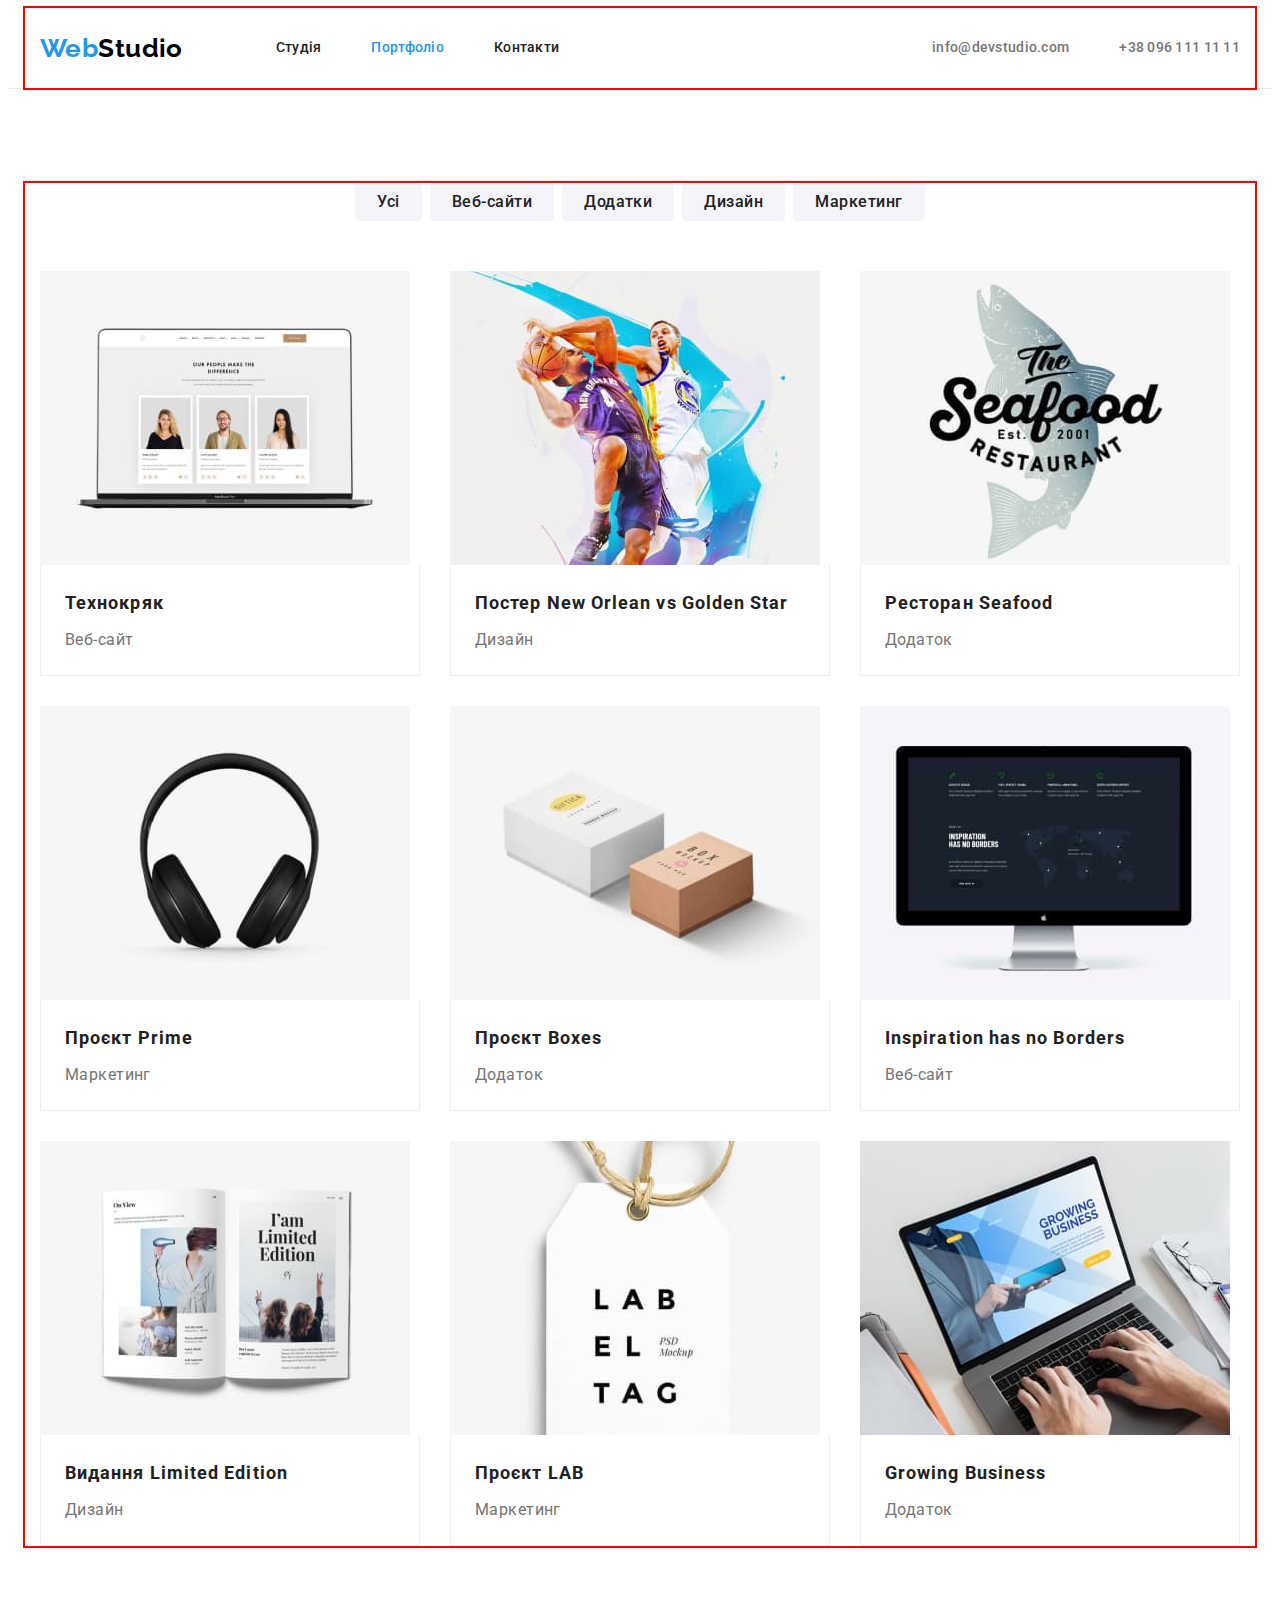
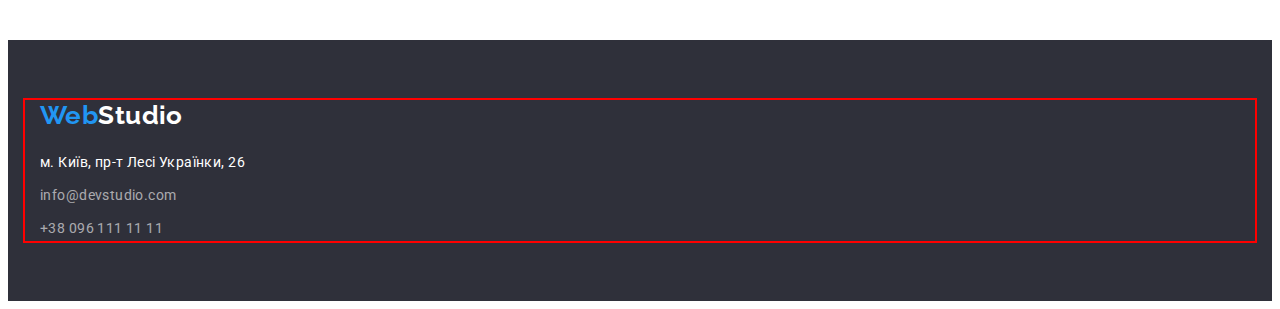
==== portfolio.html @ f17d60ca "clone" ====
<!DOCTYPE html>
<html lang="uk">
  <head>
    <meta charset="UTF-8" />
    <meta http-equiv="X-UA-Compatible" content="IE=edge" />
    <meta name="viewport" content="width=device-width, initial-scale=1.0" />
    <title>Document</title>
    <link rel="preconnect" href="https://fonts.googleapis.com" />
    <link rel="preconnect" href="https://fonts.gstatic.com" crossorigin />
    <link
      href="https://fonts.googleapis.com/css2?family=Raleway:wght@700&family=Roboto:wght@400;500;700;900&display=swap"
      rel="stylesheet"
    />
    <link
      rel="stylesheet"
      href="https://cdnjs.cloudflare.com/ajax/libs/modern-normalize/1.1.0/modern-normalize.min.css"
      integrity="sha512-wpPYUAdjBVSE4KJnH1VR1HeZfpl1ub8YT/NKx4PuQ5NmX2tKuGu6U/JRp5y+Y8XG2tV+wKQpNHVUX03MfMFn9Q=="
      crossorigin="anonymous"
      referrerpolicy="no-referrer"
    />
    <link rel="stylesheet" href="./css/style.css" />
  </head>
  <body>
    <!-- Шапка сайта -->
    <header class="header">
      <div class="container main-nav">
        <a href="./index.html" class="logo link">Web<span class="logo-part">Studio</span></a>
        <nav class="header-navigation">
          <ul class="header-nav list">
            <li class="item"><a href="./index.html" class="nav-link link ">Студія</a></li>
            <li class="item"><a href="./portfolio.html" class="nav-link link current">Портфоліо</a></li>
            <li class="item"><a href="" class="nav-link link">Контакти</a></li>
          </ul>
        </nav>
        <ul class="header-contact list">
          <li class="item">
            <a href="mailto:info@devstudio.com" class="link">info@devstudio.com</a>
          </li>
          <li class="item">
            <a href="tel:+380961111111" class="link">+38 096 111 11 11</a>
          </li>
        </ul>
      </div>
    </header>
    <!-- Основний контент -->
    <main>
      <section class="portfolio">
        <div class="container portfolio-nav-galary">
          <h1 class="visually-hidden">Портфоліо</h1>
          <ul class="list list-btn">
            <li><button class="portfolio-btn" type="button">Усі</button></li>
            <li><button class="portfolio-btn" type="button">Веб-сайти</button></li>
            <li><button class="portfolio-btn" type="button">Додатки</button></li>
            <li><button class="portfolio-btn" type="button">Дизайн</button></li>
            <li><button class="portfolio-btn" type="button">Маркетинг</button></li>
          </ul>
        <!-- </div>
        <div class="portfolio-galary container"> -->
          <ul class="list list-galary">
            <li class="item">
              <img src="./images/portfolio1.jpg" alt="Фото людей на екрані ноутбука" width="370" />
              <div class="portfolio-card">
                <h2 class="portfolio-item">Технокряк</h2>
                <p class="portfolio-text">Веб-сайт</p>
              </div>
            </li>
            <li class="item">
              <img src="./images/portfolio2.jpg" alt="Два баскетблісти з м'ячем" width="370" />
              <div class="portfolio-card">
                <h2 class="portfolio-item">
                  Постер <span lang="en">New Orlean vs Golden Star</span>
                </h2>
                <p class="portfolio-text">Дизайн</p>
              </div>
            </li>
            <li class="item">
              <img src="./images/portfolio3.jpg" alt="Логотип ресторану" width="370" />
              <div class="portfolio-card">
                <h2 class="portfolio-item">Ресторан <span lang="en">Seafood</span></h2>
                <p class="portfolio-text">Додаток</p>
              </div>
            </li>
            <li class="item">
              <img src="./images/portfolio4.jpg" alt="Навушники" width="370" />
              <div class="portfolio-card">
                <h2 class="portfolio-item">Проєкт <span lang="en">Prime</span></h2>
                <p class="portfolio-text">Маркетинг</p>
              </div>
            </li>
            <li class="item">
              <img src="./images/portfolio5.jpg" alt="Дві коробки" width="370" />
              <div class="portfolio-card">
                <h2 class="portfolio-item">Проєкт <span lang="en">Boxes</span></h2>
                <p class="portfolio-text">Додаток</p>
              </div>
            </li>
            <li class="item">
              <img src="./images/portfolio6.jpg" alt="Монітор" width="370" />
              <div class="portfolio-card">
                <h2 class="portfolio-item" lang="en">Inspiration has no Borders</h2>
                <p class="portfolio-text">Веб-сайт</p>
              </div>
            </li>
            <li class="item">
              <img src="./images/portfolio7.jpg" alt="Відкрита книга" width="370" />
              <div class="portfolio-card">
                <h2 class="portfolio-item">Видання <span lang="en">Limited Edition</span></h2>
                <p class="portfolio-text">Дизайн</p>
              </div>
            </li>
            <li class="item">
              <img src="./images/portfolio8.jpg" alt="Біла шильда на мотузці" width="370" />
              <div class="portfolio-card">
                <h2 class="portfolio-item">Проєкт LAB</h2>
                <p class="portfolio-text">Маркетинг</p>
              </div>
            </li>
            <li class="item">
              <img
                src="./images/portfolio9.jpg"
                alt="Руки людинини на клавіатурі ноутбука"
                width="370"
              />
              <div class="portfolio-card">
                <h2 class="portfolio-item" lang="en">Growing Business</h2>
                <p class="portfolio-text">Додаток</p>
              </div>
            </li>
          </ul>
        </div>
      </section>
    </main>
    <!-- Футер -->
    <footer class="footer">
      <div class="container">
        <a href="./index.html" class="logo link">Web<span class="footer-logo-part">Studio</span></a>
        <address class="footer-addres">
          <ul class="footer-list list">
            <li class="footer-item">
              <a
                href="https://www.google.com/maps/d/u/0/viewer?mid=10uSM3H-mIU3GznYo2szRIEphczw&hl=en_US&ll=50.42732700000001%2C30.538092&z=17"
                target="_blank"
                rel="noopener noreferrer"
                class="link footer-adress"
                >м. Київ, пр-т Лесі Українки, 26</a
              >
            </li>
            <li class="footer-item">
              <a href="mailto:info@devstudio.com" class="link footer-mail">info@devstudio.com</a>
            </li>
            <li class="footer-item">
              <a href="tel:+380961111111" class="link footer-tel">+38 096 111 11 11</a>
            </li>
          </ul>
        </address>
      </div>
    </footer>
  </body>
</html>
---- css/style.css ----
:root {
  --primary-text-color: #212121;
  --text-color: #757575;
  --accent-color: #2196f3;
  --primary-white-color: #ffffff;
  --main-background: #ffffff;
  --page-background: #2f303a;
  --secondary-background: #f5f4fa;
  --logo-part-color: #000000;
  --background-button: #188ce8;
}

body {
  font-family: Roboto, sans-serif;
  font-size: 14px;
  letter-spacing: 0.03em;
  color: var(--primary-text-color);
  background: var(--main-background-);
}

/* Сброс */

h1,
h2,
h3,
h4,
h5,
h6,
p,
ul {
  margin: 0;
}

ul {
  padding-left: 0;
}
img {
  display: block;
  max-width: 100%;
  height: auto;
}

address {
  font-style: normal;
}

button {
  display: block;
  cursor: pointer;
  border: none;
  border-radius: 4px;
}

.section {
  padding-top: 94px;
  padding-bottom: 94px;
}

.container {
  width: 1200px;
  padding: 0 15px;
  margin: 0 auto;
  outline: 2px solid red;
}

.link {
  text-decoration: none;
  //color: inherit;
}
.list {
  list-style: none;
  padding-left: 0;
  margin: 0;
}

/* Header */
.header {
  border-bottom: 1px solid #ececec;
}

.main-nav {
  display: flex;
  align-items: center;
}

.logo {
  font-family: 'Raleway';
  font-weight: 700;
  font-size: 26px;
  line-height: 1.19;
  color: var(--accent-color);
}
.logo-part {
  color: var(--logo-part-color);
}

.header-navigation {
  margin-left: 93px;
}

.header-nav {
  display: flex;
}

.nav-link {
  display: block;
  padding-top: 32px;
  padding-bottom: 32px;
  font-family: inherit;
  font-weight: 500;
  font-size: 14px;
  line-height: 1.14;
  letter-spacing: 0.02em;
  color: var(--primary-text-color);
}

.header-nav .item + .item {
  margin-left: 50px;
}

.nav-link:hover,
.nav-link:focus {
  color: var(--accent-color);
}
.header-contact .link:hover,
.header-contact .link:focus {
  color: var(--accent-color);
}

.current {
  color: var(--accent-color);
}

.header-contact {
  display: flex;
  margin-left: auto;
}

.header-contact .item + .item {
  margin-left: 50px;
}

.header-contact .link {
  display: block;
  padding-top: 32px;
  padding-bottom: 32px;
  font-family: inherit;
  font-weight: 500;
  /* font-size: 14px; */
  line-height: 1.14;
  letter-spacing: 0.02em;
  color: var(--text-color);
}
/* Hero */
.hero {
  max-width: 1600px;
  height: 600px;
  margin-left: auto;
  margin-right: auto;

  padding-top: 200px;
  padding-bottom: 200px;

  background: var(--page-background);
  background-image: url(../images/hero-background.jpg);

  /* background: var(--page-background); */
  text-align: center;
}
.hero-title {
  margin-right: auto;
  margin-left: auto;
  font-weight: 900;
  font-size: 44px;
  line-height: 1.36;
  text-align: center;
  letter-spacing: 0.06em;
  text-transform: uppercase;
  color: var(--primary-white-color);
  margin-bottom: 30px;
  max-width: 696px;
}
.hero-btn {
  margin-right: auto;
  margin-left: auto;
  font-family: inherit;
  font-weight: 700;
  font-size: 16px;
  line-height: 1.88;
  display: flex;
  align-items: center;
  text-align: center;
  letter-spacing: 0.06em;
  color: var(--primary-white-color);
  background: var(--accent-color);
  cursor: pointer;
  box-shadow: 0px 4px 4px rgba(0, 0, 0, 0.15);
  border-radius: 4px;
  border-style: none;
  padding: 10px 32px;
}

.hero-btn:hover,
.hero-btn:focus {
  background-color: var(--background-button);
}

/* Main */
.section-title {
  font-weight: 700;
  font-size: 36px;
  line-height: 1.17x;
  text-align: center;
  color: var(--primary-text-color);
  /* padding-top: 94px; */
  margin-bottom: 50px;
}

/* Преимущества */
.advantage {
  padding-top: 94px;
  padding-bottom: 94px;
}

.visually-hidden {
  position: absolute;
  white-space: nowrap;
  width: 1px;
  height: 1px;
  overflow: hidden;
  border: 0;
  padding: 0;
  clip: rect(0 0 0 0);
  clip-path: inset(50%);
  margin: -1px;
}

.advantage .list {
  display: flex;
  gap: 30px;
}

.advantage .item {
  max-width: 270px;
}

.advantage-item {
  font-weight: 700;
  font-size: 14px;
  line-height: 1.14;
  text-transform: uppercase;
  color: var(--primary-text-color);
  margin-bottom: 10px;
}

.advantage-text {
  /* font-size: 14px; */
  line-height: 1.71;
  color: var(--text-color);
}

/* Чим ми займаємось */

.activity {
  padding-top: 0;
}
.activity .list {
  display: flex;
  gap: 30px;
}

/* Наша команда */

.team {
  background-color: var(--secondary-background);
  padding-top: 94px;
  padding-bottom: 94px;
}

.team .list {
  display: flex;
  gap: 30px;
}

.team-list {
  background-color: var(--main-background);
  box-shadow: 0px 1px 3px rgba(0, 0, 0, 0.12), 0px 1px 1px rgba(0, 0, 0, 0.14),
    0px 2px 1px rgba(0, 0, 0, 0.2);
  border-radius: 0px 0px 4px 4px;
}
.team-title {
  font-weight: 500;
  font-size: 16px;
  line-height: 1.19;
  text-align: center;
  color: var(--primary-text-color);
  margin-bottom: 10px;
}
.team-text {
  font-size: 16px;
  line-height: 1.19;
  text-align: center;
  color: var(--text-color);
}

.card {
  padding-top: 30px;
  padding-bottom: 30px;
}
/* Футер */
.footer {
  background: var(--page-background);
  padding-top: 60px;
  padding-bottom: 60px;
}

.footer-logo-part {
  color: var(--primary-white-color);
}

.footer-addres {
  margin-top: 20px;
}

.footer-list a:hover,
.footer-list a:focus {
  color: var(--accent-color);
}

.footer-adress {
  font-family: inherit;
  line-height: 1.71;
  color: var(--primary-white-color);
}

.footer-item:not(:last-child) {
  margin-bottom: 9px;
}

.footer-mail,
.footer-tel {
  font-family: inherit;
  font-style: normal;
  line-height: 1.71;
  color: rgba(255, 255, 255, 0.6);
}

/* -------Портфоліо-------- */

.portfolio {
  padding-top: 94px;
  padding-bottom: 94px;
}

.portfolio-nav-galary .list {
  display: flex;
}

.list-btn {
  justify-content: center;
  gap: 8px;
  margin-bottom: 50px;
}

.list-galary {
  flex-wrap: wrap;
  padding-right: 0;
}

/* .portfolio-nav-btn .list {
  display: flex;
  justify-content: center;
  gap: 8px;
} */

/* .portfolio-nav-btn {
  padding-bottom: 50px;
} */

/* .portfolio-galary .list {
  display: flex;
  flex-wrap: wrap;
  padding-right: 0;
} */

.list-galary .item {
  width: calc((100% - 60px) / 3);
  margin-right: 30px;
  margin-bottom: 30px;
}
.list-galary .item:nth-child(3n) {
  margin-right: 0;
}

.list-galary .item:nth-last-child(-n + 3) {
  margin-bottom: 0;
}

.portfolio-item {
  margin-bottom: 4px;
  font-weight: 700;
  font-size: 18px;
  line-height: 2;
  letter-spacing: 0.06em;
  color: var(--primary-text-color);
}

.portfolio-text {
  font-size: 16px;
  line-height: 1.88;
  color: var(--text-color);
}

.portfolio-btn {
  font-family: inherit;
  font-weight: 500;
  font-size: 16px;
  line-height: 1.62;
  letter-spacing: 0.03em;
  text-align: center;
  color: var(--primary-text-color);
  background-color: var(--secondary-background);
  cursor: pointer;
  border-style: none;
  border-radius: 4px;
  padding: 6px 22px;
}

.portfolio-btn:hover,
.portfolio-btn:focus {
  background-color: var(--accent-color);
  color: var(--primary-white-color);
}
.portfolio-card {
  padding: 20px 24px;
  border-right: 1px solid #eeeeee;
  border-bottom: 1px solid #eeeeee;
  border-left: 1px solid #eeeeee;
  /* border: 1px solid #eeeeee; */
}
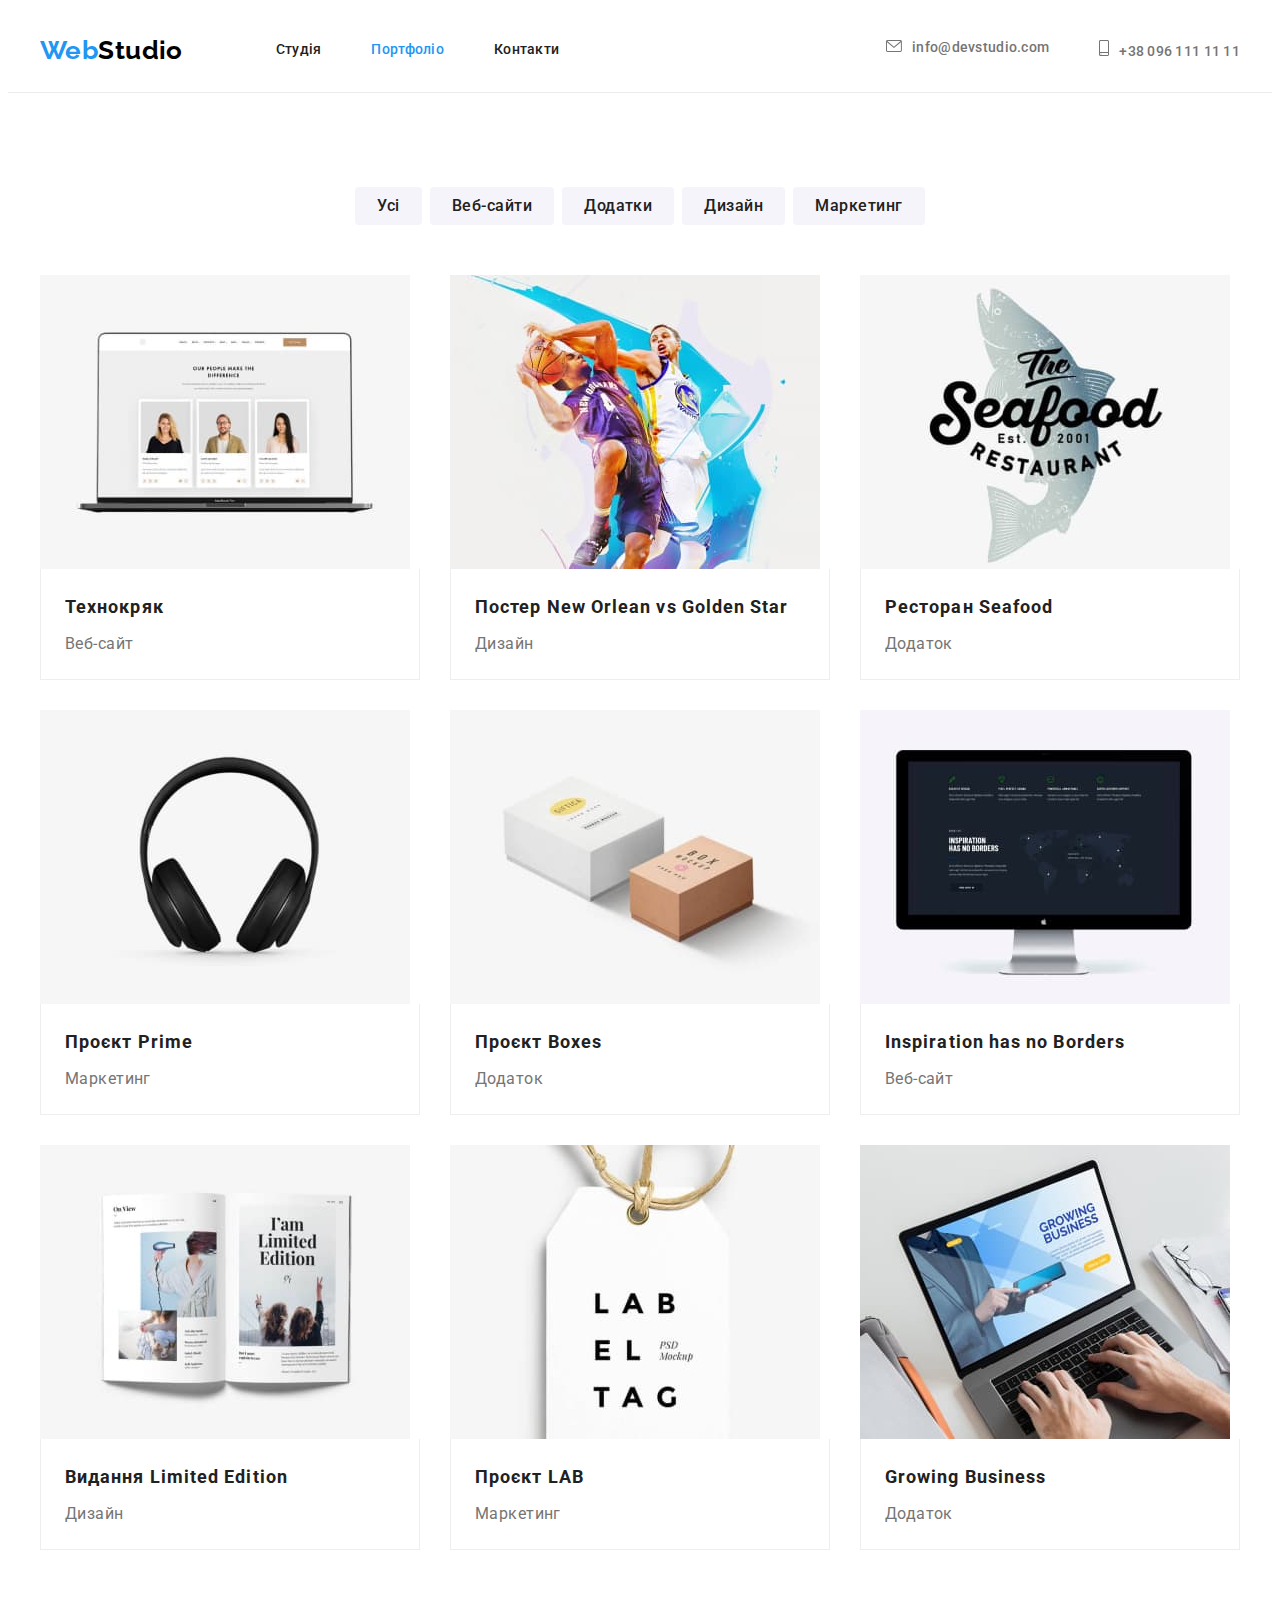
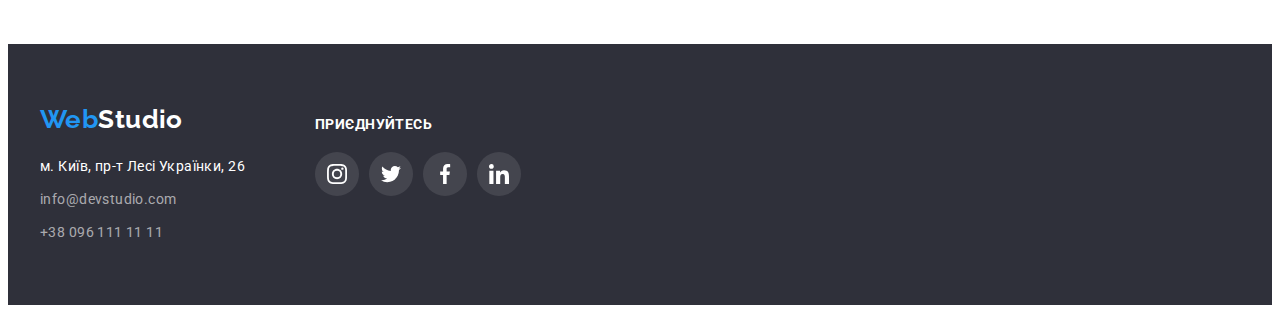
==== commit 9a63b6a5: "update" ====
--- a/portfolio.html
+++ b/portfolio.html
@@ -27,17 +27,27 @@
         <a href="./index.html" class="logo link">Web<span class="logo-part">Studio</span></a>
         <nav class="header-navigation">
           <ul class="header-nav list">
-            <li class="item"><a href="./index.html" class="nav-link link ">Студія</a></li>
-            <li class="item"><a href="./portfolio.html" class="nav-link link current">Портфоліо</a></li>
+            <li class="item"><a href="./index.html" class="nav-link link">Студія</a></li>
+            <li class="item">
+              <a href="./portfolio.html" class="nav-link link current">Портфоліо</a>
+            </li>
             <li class="item"><a href="" class="nav-link link">Контакти</a></li>
           </ul>
         </nav>
         <ul class="header-contact list">
           <li class="item">
-            <a href="mailto:info@devstudio.com" class="link">info@devstudio.com</a>
+            <a href="mailto:info@devstudio.com" class="link"
+              ><svg class="header-icon" width="16" height="12">
+                <use href="./images/symbol-defs.svg#icon-envelope"></use></svg
+              >info@devstudio.com</a
+            >
           </li>
           <li class="item">
-            <a href="tel:+380961111111" class="link">+38 096 111 11 11</a>
+            <a href="tel:+380961111111" class="link"
+              ><svg class="header-icon" width="10" height="16">
+                <use href="./images/symbol-defs.svg#icon-smartphone"></use></svg
+              >+38 096 111 11 11</a
+            >
           </li>
         </ul>
       </div>
@@ -54,7 +64,7 @@
             <li><button class="portfolio-btn" type="button">Дизайн</button></li>
             <li><button class="portfolio-btn" type="button">Маркетинг</button></li>
           </ul>
-        <!-- </div>
+          <!-- </div>
         <div class="portfolio-galary container"> -->
           <ul class="list list-galary">
             <li class="item">
@@ -132,8 +142,9 @@
     </main>
     <!-- Футер -->
     <footer class="footer">
-      <div class="container">
-        <a href="./index.html" class="logo link">Web<span class="footer-logo-part">Studio</span></a>
+      <div class="footer-container container">
+        <div>
+          <a href="./index.html" class="logo link">Web<span class="footer-logo-part">Studio</span></a>
         <address class="footer-addres">
           <ul class="footer-list list">
             <li class="footer-item">
@@ -153,6 +164,16 @@
             </li>
           </ul>
         </address>
+        </div>
+        <div class="join">
+          <h3 class="join-title">Приєднуйтесь</h3>
+          <ul class="join-list list">
+            <li class="join-item"><a class="join-link" href=""><svg class="footer-soc-icon" width="20" height="20"><use href="./images/symbol-defs.svg#icon-instagram"</use></svg></a></li>
+            <li class="join-item"><a class="join-link" href=""><svg class="footer-soc-icon" width="20" height="20"><use href="./images/symbol-defs.svg#icon-twitter"</use></svg></a></li>
+            <li class="join-item"><a class="join-link" href=""><svg class="footer-soc-icon" width="20" height="20"><use href="./images/symbol-defs.svg#icon-facebook"</use></svg></a></li>
+            <li class="join-item"><a class="join-link" href=""><svg class="footer-soc-icon" width="20" height="20"><use href="./images/symbol-defs.svg#icon-linkedin"</use></svg></a></li>
+          </ul>
+        </div>
       </div>
     </footer>
   </body>
--- a/css/style.css
+++ b/css/style.css
@@ -60,7 +60,7 @@
   width: 1200px;
   padding: 0 15px;
   margin: 0 auto;
-  outline: 2px solid red;
+  /* outline: 2px solid red; */
 }
 
 .link {
@@ -125,6 +125,7 @@
 .header-contact .link:hover,
 .header-contact .link:focus {
   color: var(--accent-color);
+  text-decoration: underline;
 }
 
 .current {
@@ -151,6 +152,12 @@
   letter-spacing: 0.02em;
   color: var(--text-color);
 }
+
+.header-icon {
+  margin-right: 10px;
+  fill: currentColor;
+}
+
 /* Hero */
 .hero {
   max-width: 1600px;
@@ -162,11 +169,15 @@
   padding-bottom: 200px;
 
   background: var(--page-background);
-  background-image: url(../images/hero-background.jpg);
-
-  /* background: var(--page-background); */
-  text-align: center;
-}
+  background-image: linear-gradient(rgba(47, 48, 58, 0.4), rgba(47, 48, 58, 0.4)),
+    url(../images/hero-background.jpg);
+  background-repeat: no-repeat;
+  background-position: center;
+  background-size: cover;
+
+  text-align: center;
+}
+
 .hero-title {
   margin-right: auto;
   margin-left: auto;
@@ -244,6 +255,34 @@
   max-width: 270px;
 }
 
+.advantage .item::before {
+  display: block;
+  content: '';
+  height: 120px;
+  /* outline: 2px solid red; */
+  background: #f5f4fa;
+  background-position: center;
+  background-size: contain;
+  border-radius: 4px;
+  margin-bottom: 30px;
+}
+
+.advantage .item:nth-child(1)::before {
+  background-image: url(..//images/advantage1.svg);
+}
+
+.advantage .item:nth-child(2)::before {
+  background-image: url(..//images/advantage2.svg);
+}
+
+.advantage .item:nth-child(3)::before {
+  background-image: url(..//images/advantage3.svg);
+}
+
+.advantage .item:nth-child(4)::before {
+  background-image: url(..//images/advantage4.svg);
+}
+
 .advantage-item {
   font-weight: 700;
   font-size: 14px;
@@ -277,12 +316,12 @@
   padding-bottom: 94px;
 }
 
-.team .list {
+.team-list {
   display: flex;
   gap: 30px;
 }
 
-.team-list {
+.team-item {
   background-color: var(--main-background);
   box-shadow: 0px 1px 3px rgba(0, 0, 0, 0.12), 0px 1px 1px rgba(0, 0, 0, 0.14),
     0px 2px 1px rgba(0, 0, 0, 0.2);
@@ -301,12 +340,74 @@
   line-height: 1.19;
   text-align: center;
   color: var(--text-color);
+  margin-bottom: 16px;
 }
 
 .card {
   padding-top: 30px;
   padding-bottom: 30px;
 }
+
+.team-soc-list {
+  display: flex;
+  justify-content: center;
+  gap: 10px;
+  margin-right: 32px;
+  margin-left: 32px;
+}
+
+.team-soc-link {
+  width: 44px;
+  height: 44px;
+  border-radius: 50%;
+  display: flex;
+  align-items: center;
+  justify-content: center;
+  color: #afb1b8;
+}
+
+.team-soc-icon {
+  fill: currentColor;
+}
+
+.team-soc-link:hover,
+.team-soc-link:focus {
+  color: var(--primary-white-color);
+  background-color: var(--accent-color);
+}
+
+/* Постійні клієнти */
+
+.client-list {
+  display: flex;
+  justify-content: center;
+  gap: 30px;
+}
+
+.client-item {
+}
+
+.client-link {
+  display: flex;
+  width: 170px;
+  height: 92px;
+  border: 1px solid #afb1b8;
+  border-radius: 4px;
+  align-items: center;
+  justify-content: center;
+  color: #afb1b8;
+}
+
+.client-icon {
+  fill: currentColor;
+}
+
+.client-link:hover,
+.client-link:focus {
+  color: var(--accent-color);
+  border: 1px solid var(--accent-color);
+}
+
 /* Футер */
 .footer {
   background: var(--page-background);
@@ -345,6 +446,49 @@
   color: rgba(255, 255, 255, 0.6);
 }
 
+.footer-container {
+  display: flex;
+}
+
+.join {
+  margin-left: 70px;
+  padding-top: 12px;
+}
+
+.join-title {
+  font-weight: 700;
+  font-size: 14px;
+  line-height: 16px;
+  letter-spacing: 0.03em;
+  text-transform: uppercase;
+  color: #ffffff;
+  margin-bottom: 20px;
+}
+
+.join-list {
+  display: flex;
+  gap: 10px;
+}
+
+.join-link {
+  display: flex;
+  width: 44px;
+  height: 44px;
+  border-radius: 50%;
+  background: rgba(255, 255, 255, 0.1);
+  color: var(--primary-white-color);
+  align-items: center;
+  justify-content: center;
+}
+
+.footer-soc-icon {
+  fill: currentColor;
+}
+
+.join-link:hover,
+.join-link:focus {
+  background-color: var(--accent-color);
+}
 /* -------Портфоліо-------- */
 
 .portfolio {
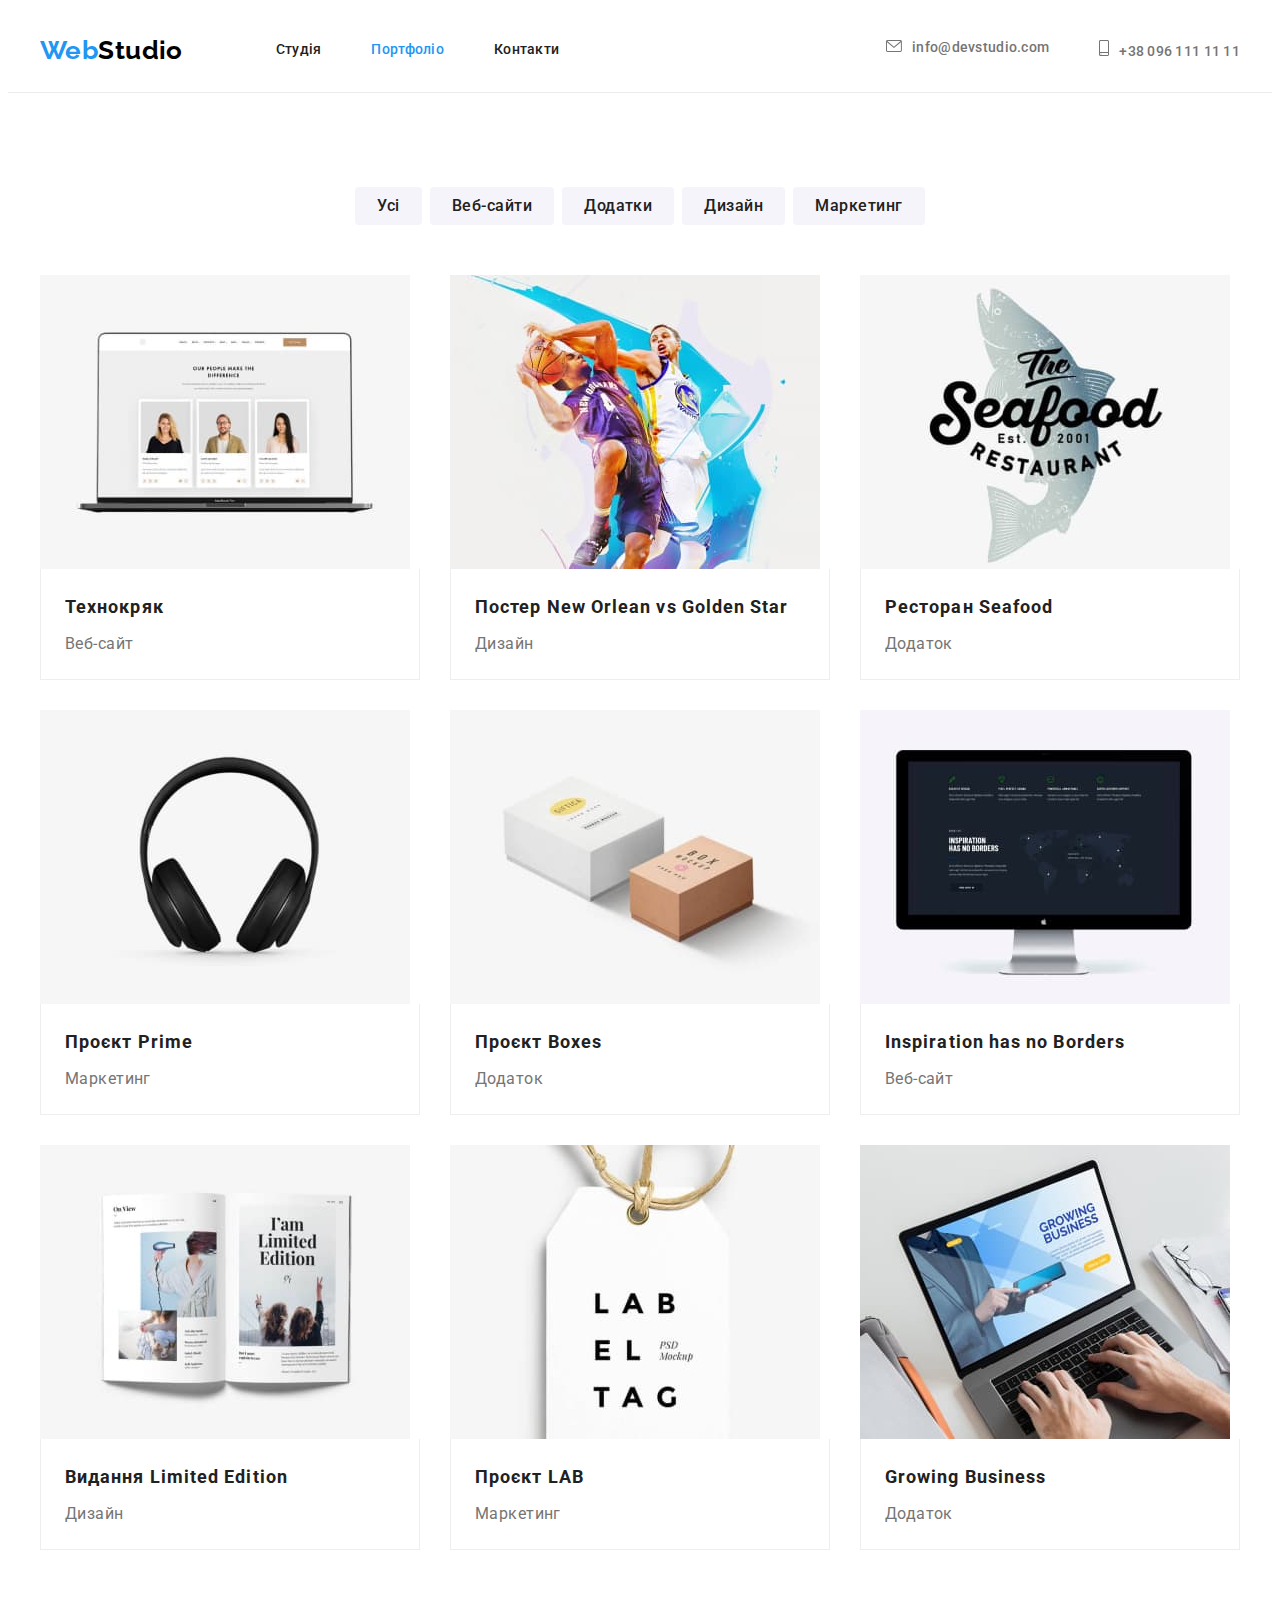
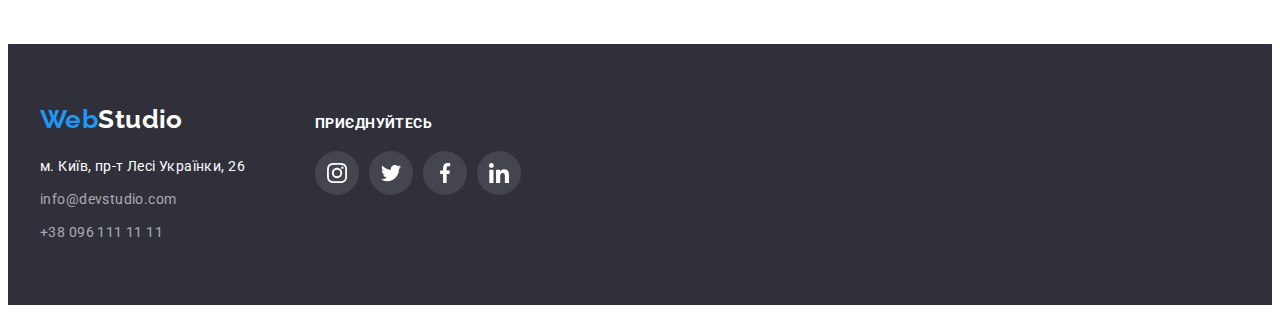
==== commit f23b6ca2: "css" ====
--- a/portfolio.html
+++ b/portfolio.html
@@ -38,14 +38,14 @@
           <li class="item">
             <a href="mailto:info@devstudio.com" class="link"
               ><svg class="header-icon" width="16" height="12">
-                <use href="./images/symbol-defs.svg#icon-envelope"></use></svg
+                <use href="./images/icons.svg#icon-envelope"></use></svg
               >info@devstudio.com</a
             >
           </li>
           <li class="item">
             <a href="tel:+380961111111" class="link"
               ><svg class="header-icon" width="10" height="16">
-                <use href="./images/symbol-defs.svg#icon-smartphone"></use></svg
+                <use href="./images/icons.svg#icon-smartphone"></use></svg
               >+38 096 111 11 11</a
             >
           </li>
@@ -64,77 +64,87 @@
             <li><button class="portfolio-btn" type="button">Дизайн</button></li>
             <li><button class="portfolio-btn" type="button">Маркетинг</button></li>
           </ul>
-          <!-- </div>
-        <div class="portfolio-galary container"> -->
           <ul class="list list-galary">
-            <li class="item">
-              <img src="./images/portfolio1.jpg" alt="Фото людей на екрані ноутбука" width="370" />
+            <li class="portfolio-item item">
+              <a class="portfolio-galary-link link" href="">
+                <img src="./images/portfolio1.jpg" alt="Фото людей на екрані ноутбука" width="370" />
               <div class="portfolio-card">
-                <h2 class="portfolio-item">Технокряк</h2>
+                <h2 class="portfolio-title">Технокряк</h2>
                 <p class="portfolio-text">Веб-сайт</p>
               </div>
+              </a>
+              
             </li>
-            <li class="item">
-              <img src="./images/portfolio2.jpg" alt="Два баскетблісти з м'ячем" width="370" />
+            <li class="portfolio-item item">
+              <a class="portfolio-galary-link link" href="">
+                <img src="./images/portfolio2.jpg" alt="Два баскетблісти з м'ячем" width="370" />
               <div class="portfolio-card">
-                <h2 class="portfolio-item">
+                <h2 class="portfolio-title">
                   Постер <span lang="en">New Orlean vs Golden Star</span>
                 </h2>
                 <p class="portfolio-text">Дизайн</p>
               </div>
+              </a>
             </li>
-            <li class="item">
-              <img src="./images/portfolio3.jpg" alt="Логотип ресторану" width="370" />
-              <div class="portfolio-card">
-                <h2 class="portfolio-item">Ресторан <span lang="en">Seafood</span></h2>
-                <p class="portfolio-text">Додаток</p>
-              </div>
+            <li class="portfolio-item item">
+              <a class="portfolio-galary-link link" href=""><img src="./images/portfolio3.jpg" alt="Логотип ресторану" width="370" />
+                <div class="portfolio-card">
+                  <h2 class="portfolio-title">Ресторан <span lang="en">Seafood</span></h2>
+                  <p class="portfolio-text">Додаток</p>
+                </div></a>
+              
             </li>
-            <li class="item">
-              <img src="./images/portfolio4.jpg" alt="Навушники" width="370" />
-              <div class="portfolio-card">
-                <h2 class="portfolio-item">Проєкт <span lang="en">Prime</span></h2>
-                <p class="portfolio-text">Маркетинг</p>
-              </div>
+            <li class="portfolio-item item">
+              <a class="portfolio-galary-link link" href=""><img src="./images/portfolio4.jpg" alt="Навушники" width="370" />
+                <div class="portfolio-card">
+                  <h2 class="portfolio-title">Проєкт <span lang="en">Prime</span></h2>
+                  <p class="portfolio-text">Маркетинг</p>
+                </div></a>
+              
             </li>
-            <li class="item">
-              <img src="./images/portfolio5.jpg" alt="Дві коробки" width="370" />
-              <div class="portfolio-card">
-                <h2 class="portfolio-item">Проєкт <span lang="en">Boxes</span></h2>
-                <p class="portfolio-text">Додаток</p>
-              </div>
+            <li class="portfolio-item item">
+              <a class="portfolio-galary-link link" href=""><img src="./images/portfolio5.jpg" alt="Дві коробки" width="370" />
+                <div class="portfolio-card">
+                  <h2 class="portfolio-title">Проєкт <span lang="en">Boxes</span></h2>
+                  <p class="portfolio-text">Додаток</p>
+                </div></a>
+              
             </li>
-            <li class="item">
-              <img src="./images/portfolio6.jpg" alt="Монітор" width="370" />
-              <div class="portfolio-card">
-                <h2 class="portfolio-item" lang="en">Inspiration has no Borders</h2>
-                <p class="portfolio-text">Веб-сайт</p>
-              </div>
+            <li class="portfolio-item item">
+              <a class="portfolio-galary-link link" href=""><img src="./images/portfolio6.jpg" alt="Монітор" width="370" />
+                <div class="portfolio-card">
+                  <h2 class="portfolio-title" lang="en">Inspiration has no Borders</h2>
+                  <p class="portfolio-text">Веб-сайт</p>
+                </div></a>
+              
             </li>
-            <li class="item">
-              <img src="./images/portfolio7.jpg" alt="Відкрита книга" width="370" />
-              <div class="portfolio-card">
-                <h2 class="portfolio-item">Видання <span lang="en">Limited Edition</span></h2>
-                <p class="portfolio-text">Дизайн</p>
-              </div>
+            <li class="portfolio-item item">
+              <a class="portfolio-galary-link link" href=""><img src="./images/portfolio7.jpg" alt="Відкрита книга" width="370" />
+                <div class="portfolio-card">
+                  <h2 class="portfolio-title">Видання <span lang="en">Limited Edition</span></h2>
+                  <p class="portfolio-text">Дизайн</p>
+                </div></a>
+              
             </li>
-            <li class="item">
-              <img src="./images/portfolio8.jpg" alt="Біла шильда на мотузці" width="370" />
-              <div class="portfolio-card">
-                <h2 class="portfolio-item">Проєкт LAB</h2>
-                <p class="portfolio-text">Маркетинг</p>
-              </div>
+            <li class="portfolio-item item">
+              <a class="portfolio-galary-link link" href=""><img src="./images/portfolio8.jpg" alt="Біла шильда на мотузці" width="370" />
+                <div class="portfolio-card">
+                  <h2 class="portfolio-title">Проєкт LAB</h2>
+                  <p class="portfolio-text">Маркетинг</p>
+                </div></a>
+              
             </li>
-            <li class="item">
-              <img
+            <li class="portfolio-item item">
+              <a class="portfolio-galary-link link" href=""><img
                 src="./images/portfolio9.jpg"
                 alt="Руки людинини на клавіатурі ноутбука"
                 width="370"
               />
               <div class="portfolio-card">
-                <h2 class="portfolio-item" lang="en">Growing Business</h2>
+                <h2 class="portfolio-title" lang="en">Growing Business</h2>
                 <p class="portfolio-text">Додаток</p>
-              </div>
+              </div></a>
+              
             </li>
           </ul>
         </div>
@@ -168,10 +178,10 @@
         <div class="join">
           <h3 class="join-title">Приєднуйтесь</h3>
           <ul class="join-list list">
-            <li class="join-item"><a class="join-link" href=""><svg class="footer-soc-icon" width="20" height="20"><use href="./images/symbol-defs.svg#icon-instagram"</use></svg></a></li>
-            <li class="join-item"><a class="join-link" href=""><svg class="footer-soc-icon" width="20" height="20"><use href="./images/symbol-defs.svg#icon-twitter"</use></svg></a></li>
-            <li class="join-item"><a class="join-link" href=""><svg class="footer-soc-icon" width="20" height="20"><use href="./images/symbol-defs.svg#icon-facebook"</use></svg></a></li>
-            <li class="join-item"><a class="join-link" href=""><svg class="footer-soc-icon" width="20" height="20"><use href="./images/symbol-defs.svg#icon-linkedin"</use></svg></a></li>
+            <li class="join-item"><a class="join-link" href=""><svg class="footer-soc-icon" width="20" height="20"><use href="./images/icons.svg#icon-instagram"</use></svg></a></li>
+            <li class="join-item"><a class="join-link" href=""><svg class="footer-soc-icon" width="20" height="20"><use href="./images/icons.svg#icon-twitter"</use></svg></a></li>
+            <li class="join-item"><a class="join-link" href=""><svg class="footer-soc-icon" width="20" height="20"><use href="./images/icons.svg#icon-facebook"</use></svg></a></li>
+            <li class="join-item"><a class="join-link" href=""><svg class="footer-soc-icon" width="20" height="20"><use href="./images/icons.svg#icon-linkedin"</use></svg></a></li>
           </ul>
         </div>
       </div>
--- a/css/style.css
+++ b/css/style.css
@@ -356,9 +356,14 @@
   margin-left: 32px;
 }
 
-.team-soc-link {
+.team-soc-item {
   width: 44px;
   height: 44px;
+}
+
+.team-soc-link {
+  width: 100%;
+  height: 100%;
   border-radius: 50%;
   display: flex;
   align-items: center;
@@ -385,12 +390,14 @@
 }
 
 .client-item {
-}
-
-.client-link {
-  display: flex;
   width: 170px;
   height: 92px;
+}
+
+.client-link {
+  display: flex;
+  width: 100%;
+  height: 100%;
   border: 1px solid #afb1b8;
   border-radius: 4px;
   align-items: center;
@@ -448,11 +455,11 @@
 
 .footer-container {
   display: flex;
+  align-items: baseline;
 }
 
 .join {
   margin-left: 70px;
-  padding-top: 12px;
 }
 
 .join-title {
@@ -470,10 +477,15 @@
   gap: 10px;
 }
 
-.join-link {
-  display: flex;
+.join-item {
   width: 44px;
   height: 44px;
+}
+
+.join-link {
+  display: flex;
+  width: 100%;
+  height: 100%;
   border-radius: 50%;
   background: rgba(255, 255, 255, 0.1);
   color: var(--primary-white-color);
@@ -511,21 +523,6 @@
   padding-right: 0;
 }
 
-/* .portfolio-nav-btn .list {
-  display: flex;
-  justify-content: center;
-  gap: 8px;
-} */
-
-/* .portfolio-nav-btn {
-  padding-bottom: 50px;
-} */
-
-/* .portfolio-galary .list {
-  display: flex;
-  flex-wrap: wrap;
-  padding-right: 0;
-} */
 
 .list-galary .item {
   width: calc((100% - 60px) / 3);
@@ -540,7 +537,7 @@
   margin-bottom: 0;
 }
 
-.portfolio-item {
+.portfolio-title {
   margin-bottom: 4px;
   font-weight: 700;
   font-size: 18px;
@@ -574,6 +571,8 @@
 .portfolio-btn:focus {
   background-color: var(--accent-color);
   color: var(--primary-white-color);
+  box-shadow: 0px 3px 1px rgba(0, 0, 0, 0.1), 0px 1px 2px rgba(0, 0, 0, 0.08),
+    0px 2px 2px rgba(0, 0, 0, 0.12);
 }
 .portfolio-card {
   padding: 20px 24px;
@@ -582,3 +581,8 @@
   border-left: 1px solid #eeeeee;
   /* border: 1px solid #eeeeee; */
 }
+
+.portfolio-item:hover,
+.portfolio-item:focus {
+  box-shadow: 0px 1px 1px rgba(0, 0, 0, 0.12), 0px 4px 4px rgba(0, 0, 0, 0.06), 1px 4px 6px rgba(0, 0, 0, 0.16);
+}